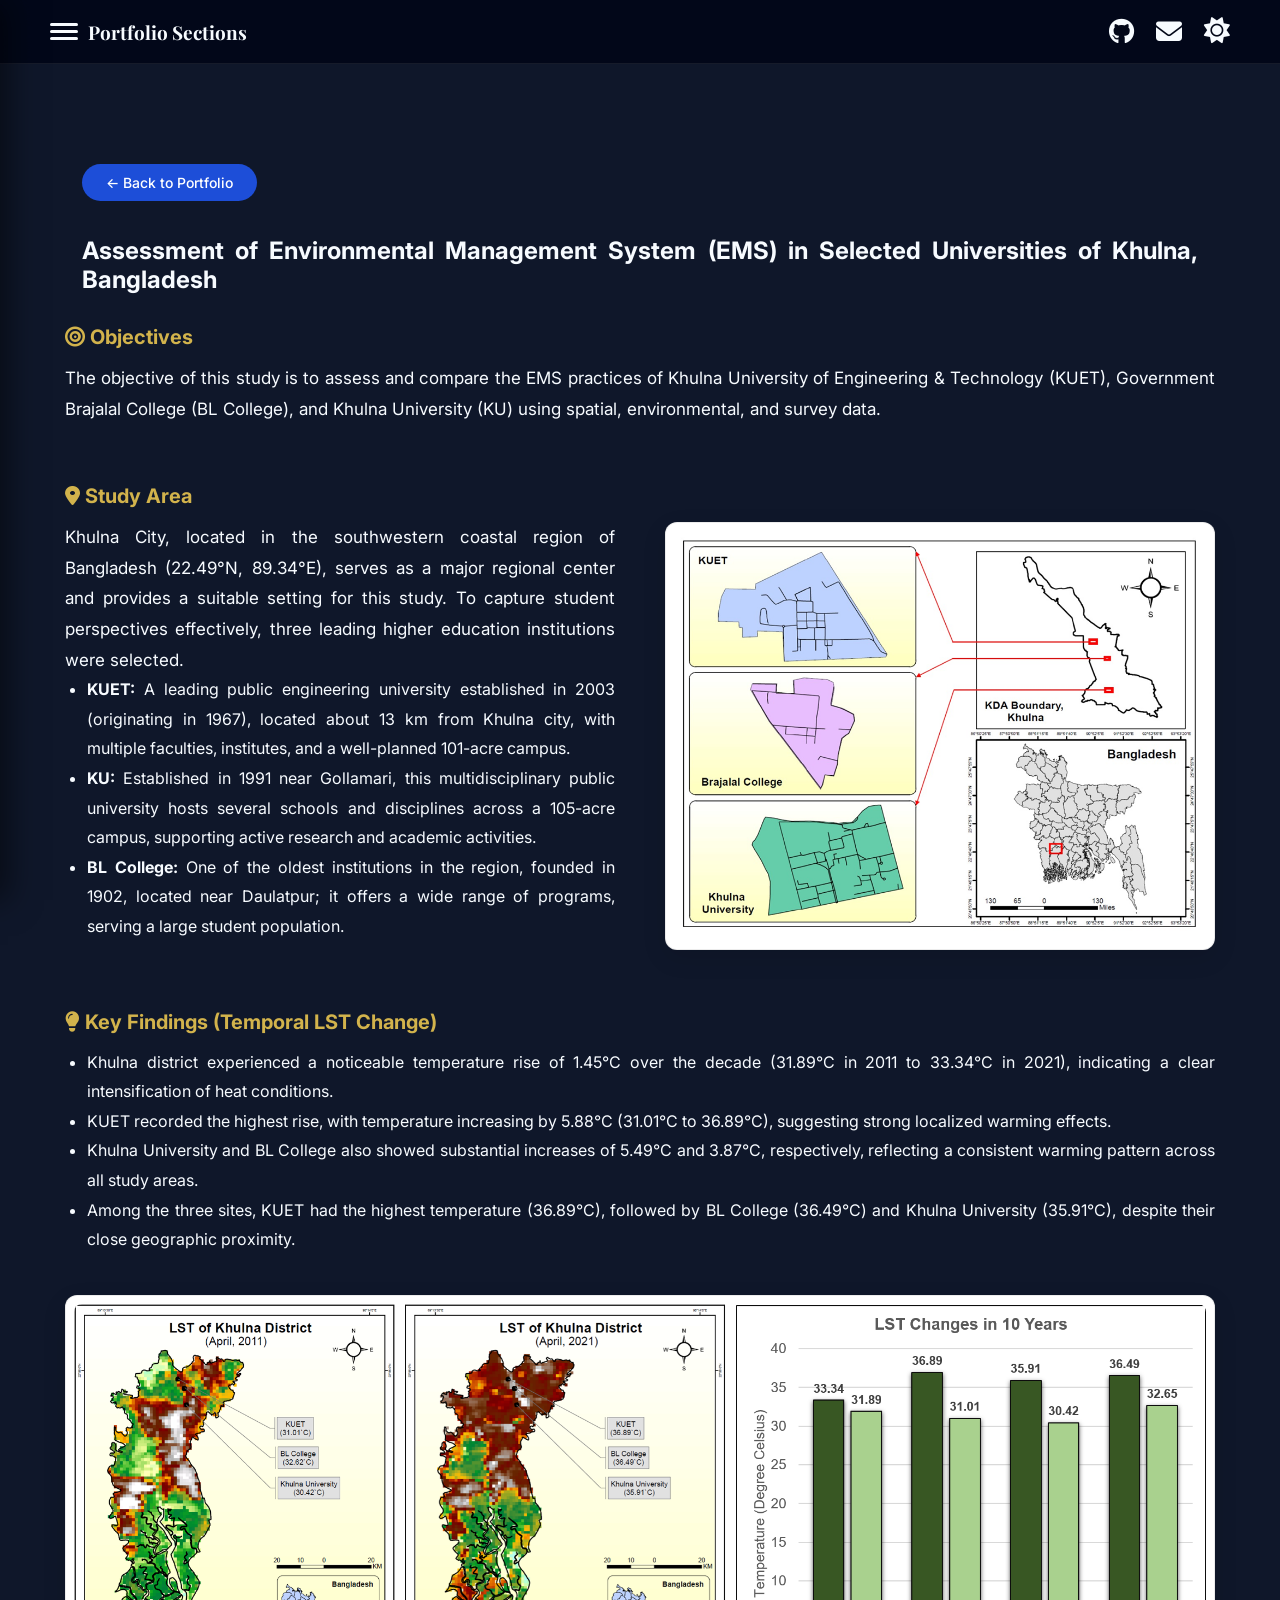
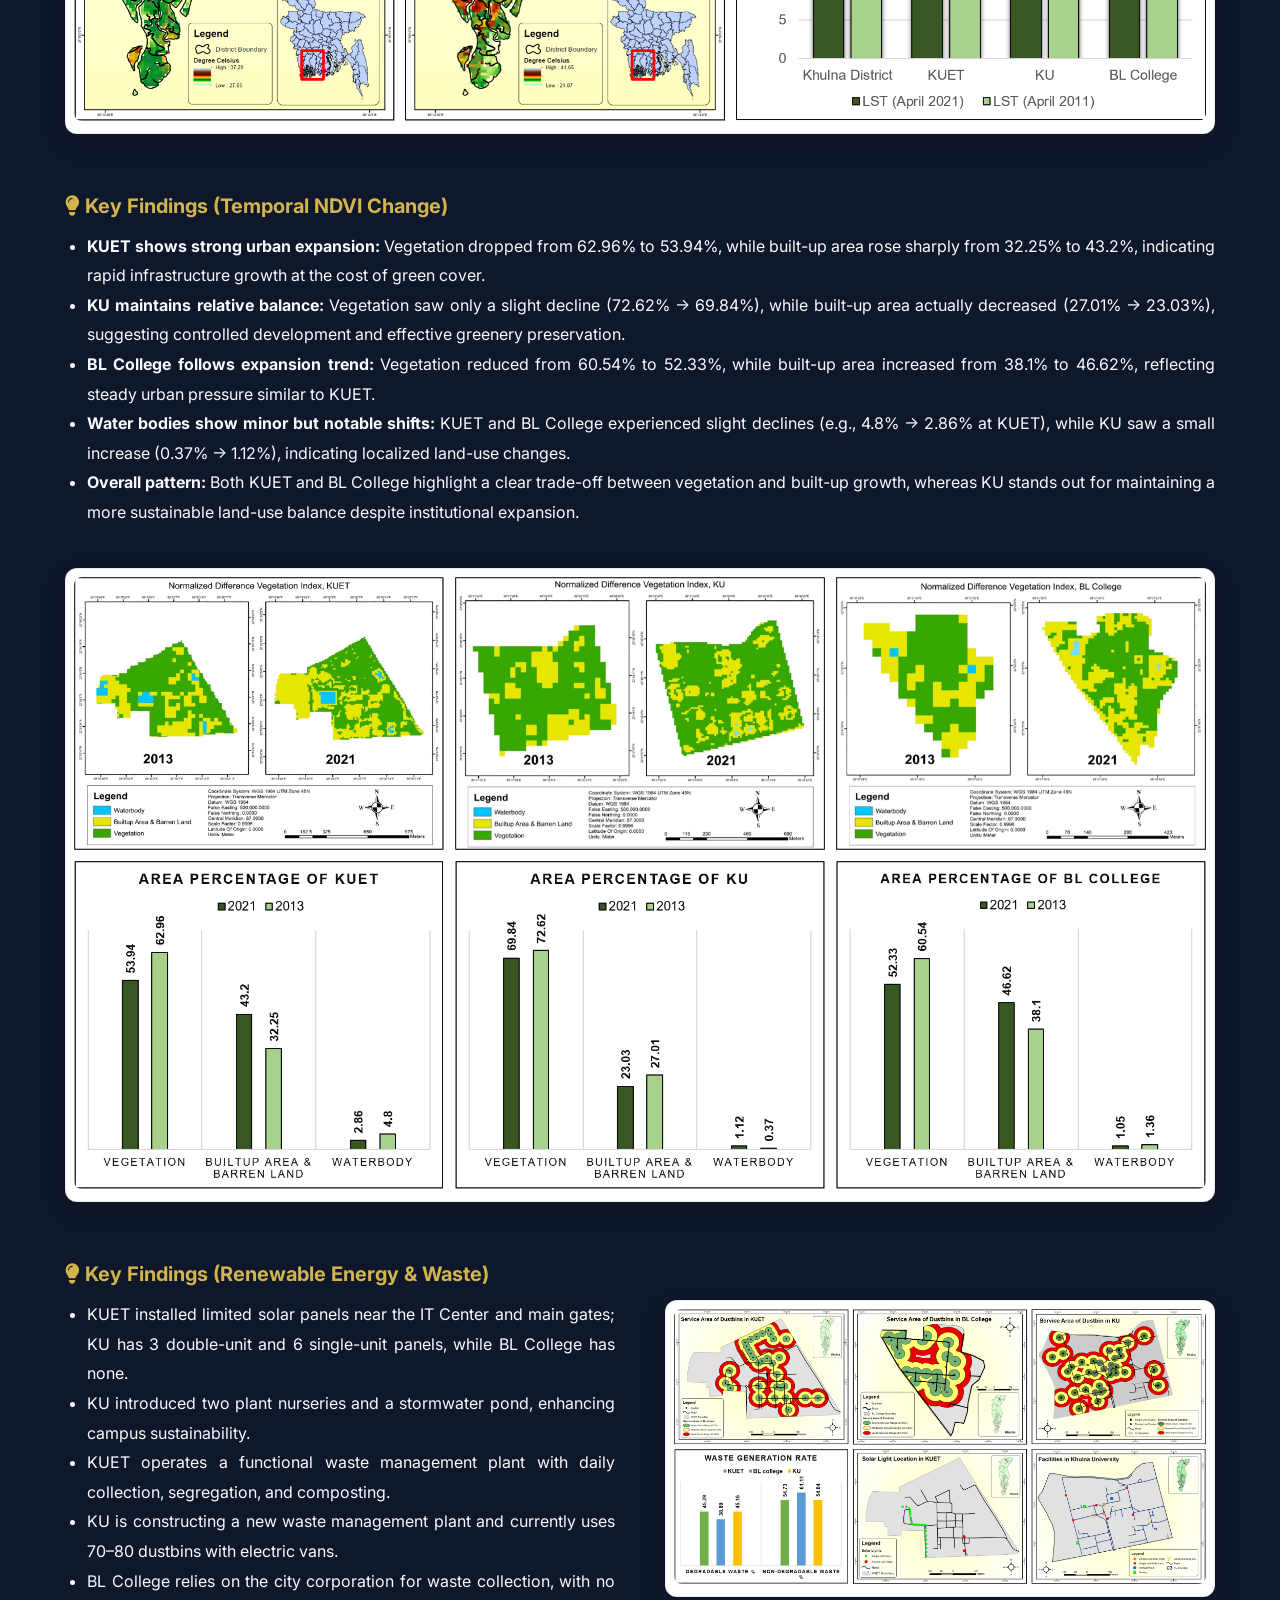
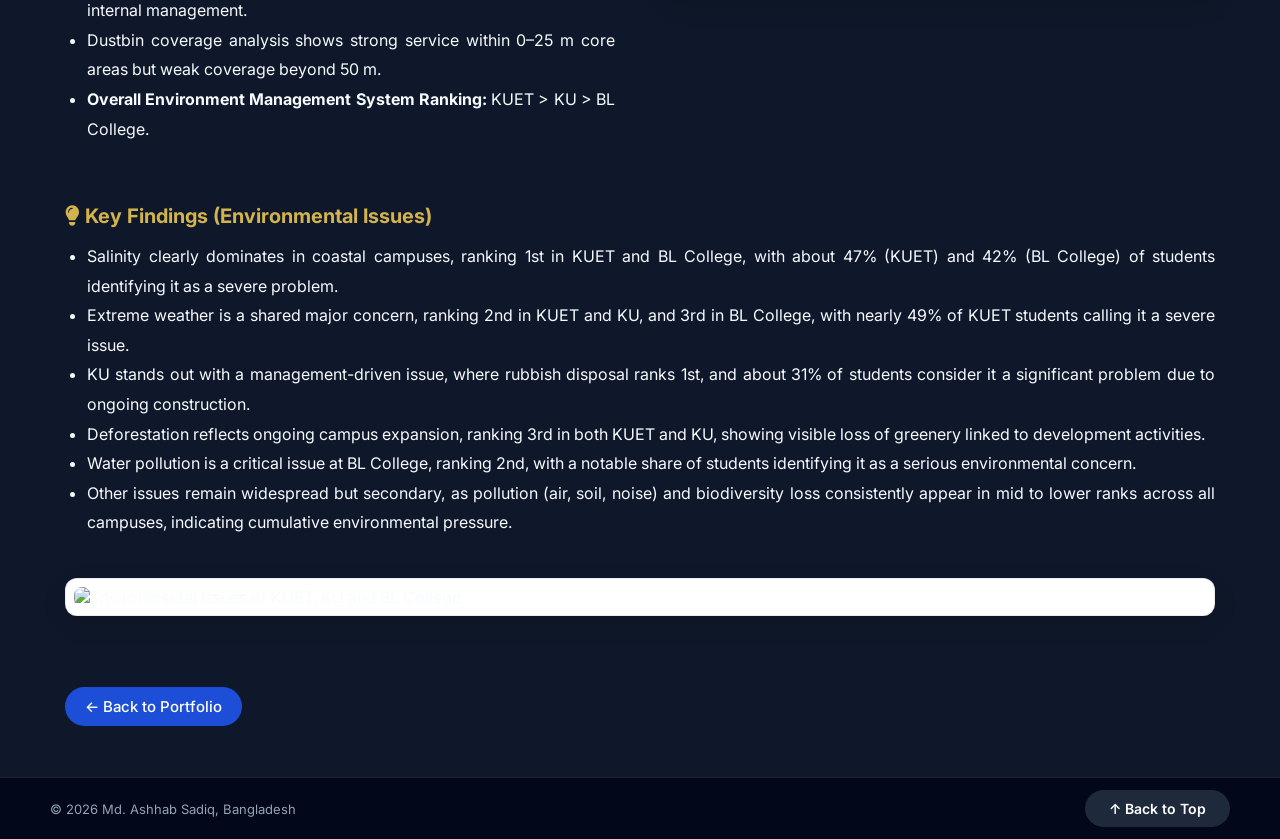
==== academic-ems.html @ a60dcc5e "Update academic-ems.html" ====
<!DOCTYPE html>
<html lang="en">
<head>
  <meta charset="UTF-8">
  <meta name="viewport" content="width=device-width, initial-scale=1.0">
  <title>Md. Ashhab Sadiq | Portfolio</title>
  <link rel="stylesheet" href="style.css">
  <link rel="stylesheet" href="https://cdnjs.cloudflare.com/ajax/libs/font-awesome/6.5.1/css/all.min.css">
  <link href="https://fonts.googleapis.com/css2?family=Playfair+Display:wght@500;700&family=Inter:wght@300;400;500&display=swap" rel="stylesheet">
  <link rel="icon" href="Images/Icon.ico" type="image/png">
</head>
<body>

<!-- TOP NAVBAR -->
<header class="navbar">
  <div class="hamburger">
    <input type="checkbox" id="mobile-menu-toggle">
    <label for="mobile-menu-toggle" class="hamburger-label">
      <span></span><span></span><span></span>
    </label>
    <span class="hamburger-text">Portfolio Sections</span>
    <nav class="mobile-menu">
      <div class="menu-close"><i class="fas fa-times"></i></div>
      <a href="index.html#about" class="menu-link">ABOUT ME</a>
      <a href="index.html#education" class="menu-link">EDUCATION</a>
      <a href="index.html#research" class="menu-link">RESEARCH & PUBLICATIONS</a>
      <a href="index.html#projects" class="menu-link">ACADEMIC PROJECTS</a>
      <a href="index.html#experience" class="menu-link">WORK EXPERIENCES</a>
      <a href="index.html#skills" class="menu-link">TECHNICAL SKILLS</a>
      <a href="index.html#certifications" class="menu-link">CERTIFICATIONS</a>
      <a href="index.html#awards" class="menu-link">AWARDS</a>
      <a href="index.html#extracurricular" class="menu-link">EXTRACURRICULARS</a>
      <a href="index.html#contact" class="menu-link">CONTACT & PROFILES</a>
    </nav>
  </div>

  <div class="social-icons">
    <a href="https://github.com/ashhabsadiq" target="_blank"><i class="fab fa-github"></i></a>
    <a href="mailto:sadiq.kuet.urp@gmail.com"><i class="fas fa-envelope"></i></a>
    <button id="theme-toggle" class="theme-btn"><i class="fas fa-sun"></i></button>
  </div>
</header>

<!-- TITLE SECTION + TWO BUTTONS (perfectly aligned on same line) -->
<section class="hero" style="padding: 100px 20px 30px; text-align: left;">
  <div class="container">
    
<!-- Buttons row: Back on left -->
    <div style="display: flex; align-items: center; margin-bottom: 35px;">
      <a href="index.html#academic-ems" class="btn" style="font-size:14px; padding:10px 24px; white-space:nowrap;">
        ← Back to Portfolio
      </a>
    </div>

    <h2 style="margin-top:0; text-align:justify;">Assessment of Environmental Management System (EMS) in Selected Universities of Khulna, Bangladesh</h2>
  </div>
</section>

<!-- CONTENT -->
<section class="section">
  <div class="container">

    <!-- Aim -->
    <h4><i class="fas fa-bullseye"></i> Objectives</h4>
    <p style="font-size:17px; line-height:1.8; margin-bottom:40px; text-align:justify;">
      The objective of this study is to assess and compare the EMS practices of Khulna University of Engineering & Technology (KUET), Government Brajalal College (BL College), and Khulna University (KU) using spatial, environmental, and survey data.
    </p>

    <!-- Study Area - NEW SECTION -->
    <h4 style="margin-top: 60px;"><i class="fas fa-map-marker-alt"></i> Study Area</h4>
    <div style="display:flex; gap:50px; flex-wrap:wrap; align-items:start;">
      <div style="flex:1; min-width:300px;">
        <p style="font-size:17px; line-height:1.8; text-align:justify;">
Khulna City, located in the southwestern coastal region of Bangladesh (22.49°N, 89.34°E), serves as a major regional center and provides a suitable setting for this study. To capture student perspectives effectively, three leading higher education institutions were selected.</p>
        <ul style="line-height:1.85; font-size:16px; padding-left:22px; text-align:justify;">
 <li><strong>KUET:</strong> A leading public engineering university established in 2003 (originating in 1967), located about 13 km from Khulna city, with multiple faculties, institutes, and a well-planned 101-acre campus.</li>
 <li><strong>KU:</strong> Established in 1991 near Gollamari, this multidisciplinary public university hosts several schools and disciplines across a 105-acre campus, supporting active research and academic activities.</li>
 <li><strong>BL College:</strong> One of the oldest institutions in the region, founded in 1902, located near Daulatpur; it offers a wide range of programs, serving a large student population.</li>
        </ul>
      </div>
      <div style="flex:1; min-width:300px;">
        <div style="border: 1px solid rgba(0,0,0,0.08); border-radius:12px; padding:8px; background:#fff; box-shadow:0 8px 25px rgba(0,0,0,0.1);">
          <img src="Images/eps_studyarea.png" alt="Study Area Map" style="width:100%; border-radius:8px;">
        </div>
      </div>
    </div>

 <!-- Findings LST -->
   <h4 style="margin-top: 60px;"><i class="fas fa-lightbulb"></i> Key Findings (Temporal LST Change)</h4>
        <ul style="line-height:1.85; font-size:16px; margin-bottom:40px; padding-left:22px; text-align:justify;">
          <li>Khulna district experienced a noticeable temperature rise of 1.45°C over the decade (31.89°C in 2011 to 33.34°C in 2021), indicating a clear intensification of heat conditions.</li>
          <li>KUET recorded the highest rise, with temperature increasing by 5.88°C (31.01°C to 36.89°C), suggesting strong localized warming effects.</li>
          <li>Khulna University and BL College also showed substantial increases of 5.49°C and 3.87°C, respectively, reflecting a consistent warming pattern across all study areas.</li>
          <li>Among the three sites, KUET had the highest temperature (36.89°C), followed by BL College (36.49°C) and Khulna University (35.91°C), despite their close geographic proximity.</li>
        </ul>
    <div style="border: 1px solid rgba(0,0,0,0.08); border-radius:12px; padding:8px; background:#fff; box-shadow:0 8px 25px rgba(0,0,0,0.1);">
      <img src="Images/eps_lst.png" alt="Temporal Changes of LST" style="width:100%; border-radius:8px;">
    </div>

     <!-- Findings NDVI -->
   <h4 style="margin-top: 60px;"><i class="fas fa-lightbulb"></i> Key Findings (Temporal NDVI Change)</h4>
        <ul style="line-height:1.85; font-size:16px; margin-bottom:40px; padding-left:22px; text-align:justify;">
          <li><strong>KUET shows strong urban expansion:</strong> Vegetation dropped from 62.96% to 53.94%, while built-up area rose sharply from 32.25% to 43.2%, indicating rapid infrastructure growth at the cost of green cover.</li>
          <li><strong>KU maintains relative balance:</strong> Vegetation saw only a slight decline (72.62% → 69.84%), while built-up area actually decreased (27.01% → 23.03%), suggesting controlled development and effective greenery preservation.</li>
          <li><strong>BL College follows expansion trend:</strong> Vegetation reduced from 60.54% to 52.33%, while built-up area increased from 38.1% to 46.62%, reflecting steady urban pressure similar to KUET.</li>
          <li><strong>Water bodies show minor but notable shifts:</strong> KUET and BL College experienced slight declines (e.g., 4.8% → 2.86% at KUET), while KU saw a small increase (0.37% → 1.12%), indicating localized land-use changes.</li>
          <li><strong>Overall pattern:</strong> Both KUET and BL College highlight a clear trade-off between vegetation and built-up growth, whereas KU stands out for maintaining a more sustainable land-use balance despite institutional expansion.</li>
        </ul>
      <div style="border: 1px solid rgba(0,0,0,0.08); border-radius:12px; padding:8px; background:#fff; box-shadow:0 8px 25px rgba(0,0,0,0.1);">
      <img src="Images/eps_ndvi.png" alt="Temporal Changes of NDVI" style="width:100%; border-radius:8px;">
    </div>
    
   <!-- Findings Others -->
   <h4 style="margin-top: 60px;"><i class="fas fa-lightbulb"></i> Key Findings (Renewable Energy & Waste)</h4>
    <div style="display:flex; gap:50px; flex-wrap:wrap; align-items:start;">
      <div style="flex:1; min-width:300px;">
        <ul style="line-height:1.85; font-size:16px; padding-left:22px; text-align:justify;">
      <li>KUET installed limited solar panels near the IT Center and main gates; KU has 3 double-unit and 6 single-unit panels, while BL College has none.  </li>
      <li>KU introduced two plant nurseries and a stormwater pond, enhancing campus sustainability. </li>
      <li>KUET operates a functional waste management plant with daily collection, segregation, and composting.</li>
      <li>KU is constructing a new waste management plant and currently uses 70–80 dustbins with electric vans.</li>
      <li>BL College relies on the city corporation for waste collection, with no internal management.</li>
      <li>Dustbin coverage analysis shows strong service within 0–25 m core areas but weak coverage beyond 50 m.</li>
      <li><strong>Overall Environment Management System Ranking:</strong> KUET > KU > BL College.</li>
        </ul>
      </div>
      <div style="flex:1; min-width:300px;">
        <div style="border: 1px solid rgba(0,0,0,0.08); border-radius:12px; padding:8px; background:#fff; box-shadow:0 8px 25px rgba(0,0,0,0.1);">
          <img src="Images/eps_others.png" alt="Maps and Charts of Renewable Energy and Waste Management" style="width:100%; border-radius:8px;">
        </div>
      </div>
    </div>

    <!-- Key Findings ENV Issues-->
    <h4 style="margin-top: 60px;"><i class="fas fa-lightbulb"></i> Key Findings (Environmental Issues)</h4>
    <ul style="line-height:1.85; font-size:16px; margin-bottom:40px; padding-left:22px; text-align:justify;">
      <li>Salinity clearly dominates in coastal campuses, ranking 1st in KUET and BL College, with about 47% (KUET) and 42% (BL College) of students identifying it as a severe problem.</li>
      <li>Extreme weather is a shared major concern, ranking 2nd in KUET and KU, and 3rd in BL College, with nearly 49% of KUET students calling it a severe issue.</li>
      <li>KU stands out with a management-driven issue, where rubbish disposal ranks 1st, and about 31% of students consider it a significant problem due to ongoing construction.</li>
      <li>Deforestation reflects ongoing campus expansion, ranking 3rd in both KUET and KU, showing visible loss of greenery linked to development activities.</li>
      <li>Water pollution is a critical issue at BL College, ranking 2nd, with a notable share of students identifying it as a serious environmental concern.</li>
      <li>Other issues remain widespread but secondary, as pollution (air, soil, noise) and biodiversity loss consistently appear in mid to lower ranks across all campuses, indicating cumulative environmental pressure.</li>
    </ul>

    <div style="border: 1px solid rgba(0,0,0,0.08); border-radius:12px; padding:8px; background:#fff; box-shadow:0 8px 25px rgba(0,0,0,0.1);">
      <img src="Images/eps_envissues.png" alt="Environmental Issues of KUET, KU and BL College" style="width:100%; border-radius:8px;">
    </div>
    
    <!-- Bottom Back button -->
    <div style="text-align:left; margin:80px 0 60px;">
      <a href="index.html#academic-ems" class="btn" style="font-size:15px; padding:10px 20px;">
        ← Back to Portfolio
      </a>
    </div>

  </div>
</section>

<!-- FOOTER -->
<footer class="footer">
  <div class="footer-left">© 2026 Md. Ashhab Sadiq, Bangladesh</div>
  <a href="#" onclick="window.scrollTo({top:0, behavior:'smooth'}); return false;" class="back-to-top">↑ Back to Top</a>
</footer>

<script>
// Theme toggle + menu script (same as main portfolio)
const toggleBtn = document.getElementById('theme-toggle');
const body = document.body;
function setTheme(isLight) {
  if (isLight) {
    body.classList.add('light-mode');
    toggleBtn.innerHTML = '<i class="fas fa-moon"></i>';
  } else {
    body.classList.remove('light-mode');
    toggleBtn.innerHTML = '<i class="fas fa-sun"></i>';
  }
}
if (localStorage.getItem('theme') === 'light') setTheme(true);
toggleBtn.addEventListener('click', () => {
  const isLight = !body.classList.contains('light-mode');
  setTheme(isLight);
  localStorage.setItem('theme', isLight ? 'light' : 'dark');
});

document.querySelectorAll('.menu-link').forEach(link => {
  link.addEventListener('click', () => {
    document.getElementById('mobile-menu-toggle').checked = false;
  });
});
document.querySelector('.menu-close').addEventListener('click', () => {
  document.getElementById('mobile-menu-toggle').checked = false;
});
</script>
<!-- MOBILE RESPONSIVE - Same as main portfolio -->
<style>
@media (max-width: 768px) {
  .navbar { padding: 14px 16px !important; }
  .container { width: 98% !important; padding-left: 8px !important; padding-right: 8px !important; }
  .hero { padding: 80px 8px 18px !important; font-size: 12px !important }
  .section { padding: 50px 8px !important; }
  .btn { padding: 10px 8px !important; font-size: 14px; }
}
</style>
</body>
</html>
---- style.css ----
/* ===================== */
/* RESET */
/* ===================== */
* {
  margin: 0;
  padding: 0;
  box-sizing: border-box;
}
body {
  font-family: 'Inter', sans-serif;
  background: #0f172a;
  color: #f7fbff; 
}

/* ===================== */
/* FIX: HIDE CHECKBOX */
/* ===================== */
#mobile-menu-toggle {
  display: none !important;
}

/* ===================== */
/* TOP NAVBAR */
/* ===================== */
.navbar {
  display: flex;
  justify-content: space-between;
  align-items: center;
  padding: 16px 50px;
  background: rgba(2, 6, 23, 0.88);
  backdrop-filter: blur(20px);
  border-bottom: 1px solid rgba(255,255,255,0.08);
  font-size: 16.5px;
  position: sticky;
  top: 0;
  z-index: 1000;
}

/* Light mode glass */
.light-mode .navbar {
  background: rgba(248, 246, 242, 0.90);
  backdrop-filter: blur(20px);
  border-bottom: 1px solid rgba(0,0,0,0.08);
}
.logo {
  font-family: 'Playfair Display', serif;
  font-size: 20px;
  color: #f7fbff;
  font-weight: 700;
}
.social-icons {
  display: flex;
  gap: 22px;
}
.social-icons a {
  color: #f7fbff;
  font-size: 26px;
  transition: 0.3s;
}
.social-icons a:hover {
  color: #00e5d4;
  transform: translateY(-3px);
}

/* ===================== */
/* HERO */
/* ===================== */
.hero {
  text-align: center;
  padding: 100px 20px 20px;
}
.hero h1 {
  font-family: 'Playfair Display', serif;
  font-size: 92px;
  font-weight: 700;
  color: #f7fbff;
  margin-bottom: 16px;
}
.hero p {
  margin-bottom: 40px;
  font-size: 20px;
  color: #94a3b8;
}
.buttons {
  margin-top: 50px;
}
.btn {
  background: #1d4ed8;
  color: white;
  padding: 12px 22px;
  border-radius: 30px;
  text-decoration: none;
  margin-right: 10px;
  font-weight: 500;
}
.btn-outline {
  border: 1px solid #3b82f6;
  color: #3b82f6;
  padding: 12px 24px;
  border-radius: 30px;
  text-decoration: none;
  font-weight: 500;
}

/* Golden CV Button with glow */
.cv-button-wrapper {
  margin-top: 35px;
  display: flex;
  justify-content: center;
}
.btn-cv {
  background: #d2b34c;
  color: #0f172a;
  padding: 14px 24px;
  border-radius: 30px;
  text-decoration: none;
  font-weight: 600;
  font-size: 16.5px;
  transition: all 0.3s ease;
  box-shadow: 0 4px 12px rgba(210, 179, 76, 0.4);
}
.btn-cv:hover {
  background: #f5d16e;
  transform: translateY(-3px);
  box-shadow: 0 8px 20px rgba(210, 179, 76, 0.5);
}
/* ===================== */
/* WELCOME LINE - Matches subtitle + custom glow */
/* ===================== */
.hero p:nth-of-type(2) {
  font-family: 'Inter', sans-serif;
  font-size: 18px;
  font-weight: 500;
  margin-top: 8px;
  letter-spacing: 1px;
  color: #f7fbff;                    /* matches subtitle in dark mode */
  text-shadow: 0 0 18px rgba(0, 255, 255, 0.45);   /* cyan glow (#00ffff) */
}

/* Light mode - exact subtitle color + #203864 subtle glow */
.light-mode .hero p:nth-of-type(2) {
  color: #151715 !important;         /* matches subtitle in light mode */
  text-shadow: 0 0 18px rgba(32, 56, 100, 0.28) !important;   /* #203864 subtle glow */
}
/* ===================== */
/* SECTION HEADINGS (h2) */
/* ===================== */
.section h2 {
  font-family: 'Playfair Display', serif;
  font-size: 32px;
  margin-bottom: 30px;
  text-align: left;
  color: #00ffff;
  -webkit-background-clip: text;
  display: flex;
  align-items: center;
  gap: 12px;
}
.section h2 i {
  color: #00e5d4;
  font-size: 32px;
}

/* ===================== */
/* UNIFORM HEADING HIERARCHY */
/* ===================== */
h3 {
  font-size: 20px;
  color: #ffffff;
  margin-bottom: 4px;
}
h4 {
  font-size: 20px;
  color: #d2b34c !important;
  margin-bottom: 14px;
}
h5 {
  font-size: 15.5px;
  color: #f2f5ff;
  font-weight: 700;
  margin: 18px 0 8px 0;
}

/* ===================== */
/* CONTAINER & CARDS */
/* ===================== */
.container {
  width: 90%;
  max-width: 1150px;
  margin: 0 auto;
}
.section {
  padding: 100px 0;
}
.card {
  background: #1e293b;
  padding: 25px;
  border-radius: 15px;
  transition: 0.3s;
  margin-bottom: 20px;
}
.card:hover {
  transform: translateY(-6px);
  box-shadow: 0 10px 20px rgba(0, 229, 212, 0.15);
}
.card p, .card ul li, .card ol li {
  color: #f2f5ff;
  font-size: 15.5px;
  line-height: 1.7;
  text-align: justify;
}

/* Remove blue underline from ALL links */
.card a, .extra-text h4 a, .project-grid a, .research-card a {
  color: inherit !important;
  text-decoration: none !important;
}
.card a:hover, .extra-text h4 a:hover, .project-grid a:hover, .research-card a:hover {
  color: #00e5d4;
}

/* ===================== */
/* ABOUT ME - Two column layout (restored) */
/* ===================== */
.about-wrapper {
  display: flex;
  justify-content: space-between;
  align-items: center;
  gap: 40px;
}
.about-text {
  flex: 1;
  max-width: 720px;
}
.about-text p {
  font-size: 17px;
  line-height: 1.8;
  color: #f2f5ff;
  margin-bottom: 18px;
  text-align: justify;
}
.about-img img {
  width: 100%;
  max-width: 260px;
  border-radius: 16px;
}

/* ===================== */
/* WORK EXPERIENCE */
/* ===================== */
.job-header {
  display: flex;
  justify-content: space-between;
  align-items: center;
  margin-bottom: 8px;
}
.tenure {
  font-size: 14px;
  color: #94a3b8;
  font-weight: 500;
  white-space: nowrap;
}
.company {
  color: #e0f2fe;
  font-size: 18px;
  margin-bottom: 10px;
}
.card h4 {
  margin: 18px 0 10px 0;
  font-size: 16px;
  color: #e0f2fe;
}
.card ul, .card ol {
  padding-left: 22px;
  margin: 8px 0 18px 0;
  line-height: 1.75;
  text-align: justify;
}
.card ul li, .card ol li {
  margin-bottom: 5px;
  color: #cbd5f5;
}
.card ol {
  list-style-type: decimal;
}
.footnote {
  font-size: 12px !important;
  color: #94a3b8;
  margin-top: 8px;
}

/* ===================== */
/* TECHNICAL SKILLS, CERTIFICATIONS, AWARDS, EXTRACURRICULAR, CONTACT */
/* ===================== */
.skills-grid {
  display: flex;
  flex-wrap: wrap;
  gap: 10px;
  justify-content: flex-start;
  padding: 10px 0;
}
.skill-item {
  background: #1e293b;
  color: #e0f2fe;
  padding: 9px 20px;
  border-radius: 50px;
  font-size: 16px;
  white-space: nowrap;
  transition: all 0.3s ease;
  box-shadow: 0 2px 6px rgba(0, 0, 0, 0.2);
}
.skill-item:hover {
  background: #3b82f6;
  color: white;
  transform: translateY(-2px);
}

.cert-grid {
  display: grid;
  grid-template-columns: repeat(auto-fit, minmax(280px, 1fr));
  gap: 20px;
}
.cert-card {
  background: #1e293b;
  border-radius: 12px;
  overflow: hidden;
  transition: 0.3s;
}
.cert-card:hover {
  transform: translateY(-6px);
  box-shadow: 0 10px 20px rgba(0, 229, 212, 0.2);
}
.cert-card img {
  width: 100%;
  height: auto;
  display: block;
}
.cert-info {
  padding: 14px 16px;
}
.cert-info h4 {
  color: #ffffff !important;
  font-size: 16px;
  margin-bottom: 4px;
}
.cert-info p {
  color: #d2b34c;
  font-size: 14px;
  margin: 0;
}

.award-text {
  text-align: justify;
  max-width: 100%;
  margin-bottom: 40px;
  font-size: 18px;
  line-height: 1.5;
  color: #f2f5ff;
}
.award-grid {
  display: grid;
  grid-template-columns: repeat(auto-fit, minmax(320px, 1fr));
  gap: 20px;
}
.award-item {
  background: #1e293b;
  border-radius: 12px;
  overflow: hidden;
  box-shadow: 0 4px 15px rgba(0, 0, 0, 0.3);
  transition: 0.3s;
}
.award-item:hover {
  transform: translateY(-8px);
  box-shadow: 0 12px 25px rgba(0, 229, 212, 0.2);
}
.award-item img {
  width: 100%;
  height: auto;
  display: block;
}

.extra-item {
  display: flex;
  flex-wrap: wrap;
  gap: 40px;
  background: #1e293b;
  padding: 30px;
  border-radius: 15px;
  margin-bottom: 30px;
  align-items: flex-start;
}
.extra-text {
  flex: 1;
  min-width: 300px;
}
.extra-text h3 {
  font-size: 22px;
  margin-bottom: 6px;
}
.extra-text h4.company {
  margin-bottom: 16px;
}
.extra-text ul {
  padding-left: 22px;
  line-height: 1.75;
  text-align: justify;
}
.extra-text ul li {
  margin-bottom: 12px;
  color: #cbd5f5;
}
.extra-images {
  flex: 1;
  min-width: 300px;
  display: flex;
  flex-wrap: wrap;
  gap: 12px;
}
.extra-images img {
  width: 100%;
  border-radius: 10px;
  box-shadow: 0 4px 12px rgba(0, 0, 0, 0.4);
  transition: 0.3s;
}
.extra-images img:hover {
  transform: scale(1.03);
}

.contact-buttons {
  display: flex;
  flex-wrap: wrap;
  justify-content: space-between;
  gap: 20px;
  margin-top: 50px;
  width: 100%;
}
.contact-btn {
  display: flex;
  flex-direction: column;
  align-items: center;
  justify-content: center;
  width: 145px;
  height: 145px;
  background: #1e293b;
  border-radius: 20px;
  text-decoration: none;
  color: #e0f2fe;
  transition: all 0.3s ease;
  box-shadow: 0 6px 18px rgba(0, 0, 0, 0.35);
  flex: 1;
  min-width: 130px;
}
.contact-btn:hover {
  background: #3b82f6;
  color: white;
  transform: translateY(-8px);
}
.contact-btn i {
  font-size: 58px;
  margin-bottom: 14px;
}
.contact-btn span {
  font-size: 17px;
  font-weight: 600;
}

/* Project grid */
.project-grid {
  display: grid;
  grid-template-columns: repeat(auto-fit, minmax(320px, 1fr));
  gap: 25px;
}

/* ===================== */
/* RESEARCH & PUBLICATIONS - 2x2 grid */
/* ===================== */
.research-grid {
  display: grid;
  grid-template-columns: repeat(auto-fit, minmax(480px, 1fr));
  gap: 24px;
}
.research-card {
  background: #1e293b;
  padding: 24px;
  border-radius: 16px;
  transition: all 0.3s ease;
  height: 100%;
  display: flex;
  flex-direction: column;
}
.research-card:hover {
  transform: translateY(-6px);
  box-shadow: 0 12px 25px rgba(0, 229, 212, 0.15);
}
.research-card h3 {
  font-size: 18px;
  color: #ffffff;
  margin-bottom: 8px;
  line-height: 1.3;
}
.research-meta {
  font-size: 15px;
  font-weight: bold;
  color: #d2b34c;
  margin-bottom: 16px;
  display: flex;
  align-items: center;
  gap: 6px;
}
.research-meta i {
  color: #00e5d4;
}
.research-card p {
  color: #f2f5ff;
  font-size: 15.5px;
  line-height: 1.7;
  text-align: justify;
  flex-grow: 1;
  margin-bottom: 20px;
}
.keyword-tags {
  display: flex;
  flex-wrap: wrap;
  gap: 8px;
}
.keyword-tags .tag {
  background: #0f172a;
  color: #d2b34c;
  font-size: 13.5px;
  padding: 4px 14px;
  border-radius: 30px;
  white-space: nowrap;
}

/* Final fix for blue underlines in Research cards */
.research-grid .card-link,
.research-card a {
  color: inherit !important;
  text-decoration: none !important;
}
.research-grid .card-link:hover,
.research-card a:hover {
  color: #00e5d4;
}

/* ===================== */
/* LIGHT MODE THEME - FULLY UPDATED as requested */
/* ===================== */
.light-mode {
  --bg: #e8e3d8;
  --text: #292929;
  --card: #faf8f4;
  --h4-color: #203864;
  --accent: #1d4ed8;
}

/* Main background & text - forced everywhere */
.light-mode body {
  background: var(--bg) !important;
  color: var(--text) !important;
}

/* Hero section (between the two navbars) */
.light-mode .hero {
  background: var(--bg) !important;
}

/* Force all section padding areas */
.light-mode .section {
  background: var(--bg) !important;
}

/* FIX: remove dark block effect around divider */
.light-mode .section-divider {
  background: transparent !important;
}

.light-mode .logo,
.light-mode .secondary-container a {
  color: #292929;
}

/* Top navbar icons (GitHub + Email) */
.light-mode .social-icons a {
  color: #292929;
}
.light-mode .social-icons a:hover {
  color: #203864;
}

/* Section heading icons (graduation cap, flask, etc.) */
.light-mode .section h2 i {
  color: #203864 !important;
}

/* Section headings */
.light-mode .section h2 {
  color: #203864 !important;
}

/* View Research button (outline + text) */
.light-mode .btn-outline {
  border: 1px solid #292929;
  color: #292929;
}

/* All cards & containers with soft grey outer glow */
.light-mode .card,
.light-mode .research-card,
.light-mode .cert-card,
.light-mode .award-item,
.light-mode .extra-item,
.light-mode .contact-btn,
.light-mode .skill-item {
  background: var(--card) !important;
  box-shadow: 0 8px 25px rgba(0, 0, 0, 0.12) !important;
}

/* All text (h1, h2, h3, h5, paragraphs, bullets, lists) */
.light-mode h1,
.light-mode h2,
.light-mode h3,
.light-mode h5,
.light-mode p,
.light-mode li,
.light-mode .research-card p,
.light-mode .award-text p,
.light-mode .extra-text ul li,
.light-mode .card ul li,
.light-mode .card ol li {
  color: var(--text) !important;
}

/* h4 (institutions, companies, course lines, etc.) */
.light-mode h4,
.light-mode .research-meta,
.light-mode .tenure,
.light-mode .footnote,
.light-mode .company,
.light-mode .cert-info h4 {
  color: var(--h4-color) !important;
}

.light-mode body {
  background: var(--bg) !important;
}

.light-mode .section {
  background: var(--bg) !important;
}

.light-mode .hero {
  background: var(--bg) !important;
}

.light-mode .footer {
  background: #faf8f4 !important;
}

/* Technical Skills pills */
.light-mode .skill-item {
  color: #292929 !important;
}
.light-mode .skill-item:hover {
  background: #3b82f6 !important;
  color: white !important;
}

/* Contact buttons text & icons */
.light-mode .contact-btn {
  color: #292929 !important;
}
.light-mode .contact-btn i,
.light-mode .contact-btn span {
  color: #292929 !important;
}
.light-mode .contact-btn:hover {
  background: #3b82f6 !important;
  color: white !important;
}

/* Keyword tags */
.light-mode .keyword-tags .tag {
  background: #f1f1f1;
  color: #203864;
}

/* CV Button */
.light-mode .btn-cv {
  background: #d2b34c;
  color: #0f172a;
}

/* Theme toggle button */
.theme-btn {
  background: none;
  border: none;
  color: #f7fbff;
  font-size: 26px;
  cursor: pointer;
  padding: 0;
  transition: 0.3s;
}
.light-mode .theme-btn {
  color: #292929;
}
.theme-btn:hover {
  transform: rotate(30deg);
}

/* ===================== */
/* RESPONSIVE DESIGN + BEAUTIFUL SIDE PANEL */
/* Hamburger visible everywhere now */
.hamburger {
  display: flex;
  align-items: center;
  gap: 10px;
  cursor: pointer;
}
.hamburger-label {
  display: flex;
  flex-direction: column;
  gap: 4px;
  width: 28px;
}
.hamburger-label span {
  height: 3px;
  background: #f7fbff;
  border-radius: 3px;
  transition: 0.3s;
}
.light-mode .hamburger-label span {
  background: #292929;
}
.hamburger-text {
  font-family: 'Playfair Display', serif;
  font-size: 19px;
  font-weight: 700;
  color: #f7fbff;
}
.light-mode .hamburger-text {
  color: #292929;
}

/* Beautiful Side Panel */
.mobile-menu {
  position: fixed;
  top: 0;
  left: -320px;
  width: 320px;
  height: 100vh;
  background: rgba(2, 6, 23, 0.97);
  backdrop-filter: blur(24px);
  box-shadow: 8px 0 30px rgba(0, 0, 0, 0.5);
  padding: 90px 25px 40px;
  display: flex;
  flex-direction: column;
  gap: 6px;
  transition: left 0.45s cubic-bezier(0.32, 0.72, 0, 1);
  z-index: 99999;
  overflow-y: auto;
}
.light-mode .mobile-menu {
  background: rgba(248, 246, 242, 0.97);
  backdrop-filter: blur(24px);
  box-shadow: 8px 0 30px rgba(0, 0, 0, 0.2);
}
.mobile-menu a {
  color: #ffffff;
  font-size: 16.5px;
  padding: 14px 22px;
  border-radius: 10px;
  text-decoration: none;
  transition: 0.3s;
}
.light-mode .mobile-menu a {
  color: #292929;
}
.mobile-menu a:hover {
  background: rgba(255,255,255,0.12);
  color: #00e5d4;
}
.light-mode .mobile-menu a:hover {
  background: rgba(0,0,0,0.08);
  color: #203864;
}

/* Glowing top and bottom lines */
.mobile-menu::before,
.mobile-menu::after {
  content: '';
  position: absolute;
  left: 25px;
  right: 25px;
  height: 2px;
  background: linear-gradient(90deg, transparent, #00e5d4, transparent);
  box-shadow: 0 0 12px #00e5d4;
}
.mobile-menu::before {
  top: 75px;
}
.mobile-menu::after {
  bottom: 30px;
}
.light-mode .mobile-menu::before,
.light-mode .mobile-menu::after {
  background: linear-gradient(90deg, transparent, #203864, transparent);
  box-shadow: 0 0 12px #203864;
}

/* Close button */
.menu-close {
  position: absolute;
  top: 28px;
  right: 28px;
  font-size: 32px;
  color: #ffffff;
  cursor: pointer;
  z-index: 100000;
}
.light-mode .menu-close {
  color: #292929;
}

/* Open the panel */
#mobile-menu-toggle:checked ~ .mobile-menu {
  left: 0;
}

/* Top navbar sticky */
.navbar {
  position: sticky;
  top: 0;
  z-index: 1000;
}

/* ===================== */
/* SECTION DIVIDER LINES - FIXED & SUBTLE (works with divider INSIDE section) */
/* ===================== */
.section {
  padding: 1px 0 !important;
}
/* Slim divider - works whether inside or outside section */
.section-divider {
  width: 100%;
  height: 1px;
  margin: 100px auto;
  background: transparent;
  position: relative;
}

/* The actual slim line */
.section-divider::after {
  content: '';
  position: absolute;
  left: 0;
  right: 0;
  top: 50%;
  height: 1px;
  background: linear-gradient(90deg, transparent, #00ffff, transparent);
  opacity: 0.55;
}

/* Light mode - subtle dark line + clean background */
.light-mode .section-divider::after {
  background: linear-gradient(90deg, transparent, #292929, transparent) !important;
  opacity: 0.55 !important;
}

/* Make sure Hero divider appears (Hero is not .section) */
.hero + .section-divider {
  margin-bottom: 10px !important;
}

/* Hover effect */
.section-divider:hover::after {
  opacity: 0.80;
}

/* ===================== */
/* FOOTER BAR - FIXED */
/* ===================== */
.footer {
  background: rgba(2, 6, 23, 0.88);
  backdrop-filter: blur(20px);
  padding: 12px 50px;
  display: flex;
  justify-content: space-between;
  align-items: center;
  font-size: 13px;
  border-top: 1px solid rgba(255,255,255,0.1);
}
.light-mode .footer {
  background: rgba(248, 246, 242, 0.92);
  backdrop-filter: blur(15px);
  border-top: 1px solid rgba(0,0,0,0.1);
  color: #292929;
}
.footer-left {
  color: #94a3b8;
}
.light-mode .footer-left {
  color: #292929;
}
.back-to-top {
  background: #1e293b;
  color: #ffffff;
  padding: 10px 24px;
  border-radius: 30px;
  text-decoration: none;
  font-weight: 600;
  font-size: 14px;
  transition: all 0.3s ease;
  display: flex;
  align-items: center;
  gap: 6px;
}
.light-mode .back-to-top {
  background: #e5e7eb;
  color: #292929;
}
.back-to-top:hover {
  background: #00e5d4;
  color: #020617;
  transform: translateY(-2px);
}

#contact.section {
  padding-bottom: 100px !important;
}

#about.section {
  padding-top: 0 !important;
}

#about h2 {
  margin-top: 0 !important;
}
/* ===================== */
/* SMOOTH SCROLL + OFFSET FOR STICKY NAVBAR */
/* ===================== */
html {
  scroll-behavior: smooth;
}

/* Reserve space for the sticky navbar so section headings are not hidden */
.section {
  scroll-margin-top: 90px !important;
}

/* Extra safety for hero (if needed) */
.hero {
  scroll-margin-top: 80px !important;
}

/* Mobile only */
@media (max-width: 768px) {
  /* Wider overall content */
  .container {
    width: 98% !important;
    max-width: 1250px;
    padding-left: 8px !important;
    padding-right: 8px !important;
    margin-left: auto;
    margin-right: auto;
  }
   .section-divider {
    margin: 65px auto;
  }
  /* Hero title */
  .hero h1 {
    font-size: 40px;
    line-height: 1.05;
  }
    .buttons { margin-top: 40px;}
  
  .section h2 { font-size: 22px;}
  
h3 {font-size: 16.5px;}
h4 {font-size: 15.5px;}
h5 {
  font-size: 15.5px;
  color: #f2f5ff;
  font-weight: 700;
  margin: 18px 0 8px 0;
}
  /* About Me on mobile - hide photo completely */
  .about-img {
    display: none;
  }
  /* Research & Academic cards */
  .research-grid,
  .academic-grid {
    grid-template-columns: repeat(auto-fit, minmax(300px, 1fr));
    gap: 20px;
  }

  /* MOBILE NAVBAR */
  .navbar {
    padding: 14px 15px;
    font-size: 12px;
    background: rgba(2, 6, 23, 0.94);
    backdrop-filter: blur(20px);
    border-bottom: 1px solid rgba(255,255,255,0.08);
  }
  .light-mode .navbar {
    font-size: 12px;
    background: rgba(248, 246, 242, 0.97) !important;
    backdrop-filter: blur(20px);
    border-bottom: 1px solid rgba(0,0,0,0.08);
    box-shadow: 0 4px 12px rgba(0, 0, 0, 0.08);
  }

  /* SIDE MENU PANEL */
  .mobile-menu {
    width: 58vw !important;
    left: -58vw !important;
    max-width: 340px;
  }
  #mobile-menu-toggle:checked ~ .mobile-menu {
    left: 0 !important;
  }

  .footer {
    padding: 14px 15px;
    font-size: 9px;
  }
  .back-to-top {
    padding: 14px 15px;
    font-size: 10px;
  }

  /* Hero */
  .hero {
    padding: 100px 8px 30px !important;
  }

  /* Buttons */
  .btn {
    padding: 10px 18px !important;
    font-size: 14px;
  }
  /* All sections - 8px side padding */
  .section {
    padding: 1px 8px !important;
  }

  /* Optional: tighter hero on mobile (you can remove if you don't want any change) */
  .hero {
    padding: 100px 8px 30px !important;
  }

}
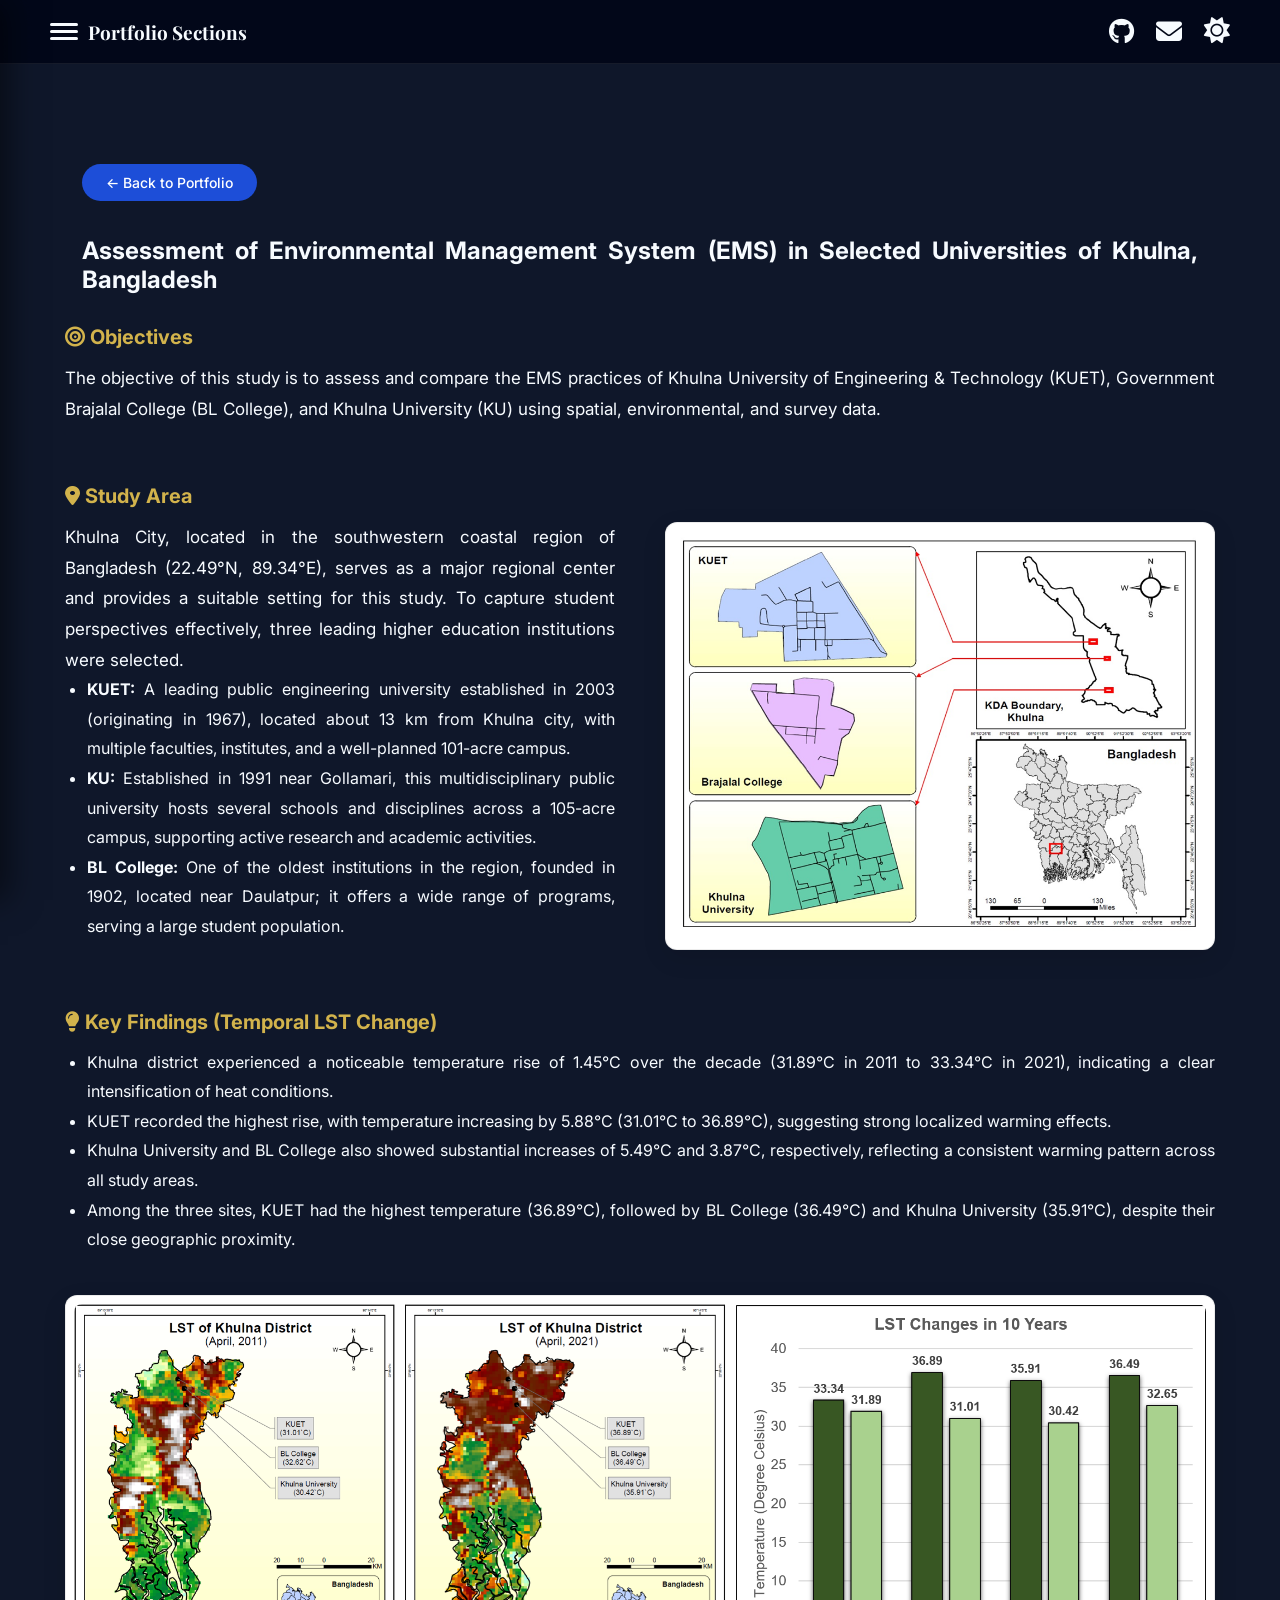
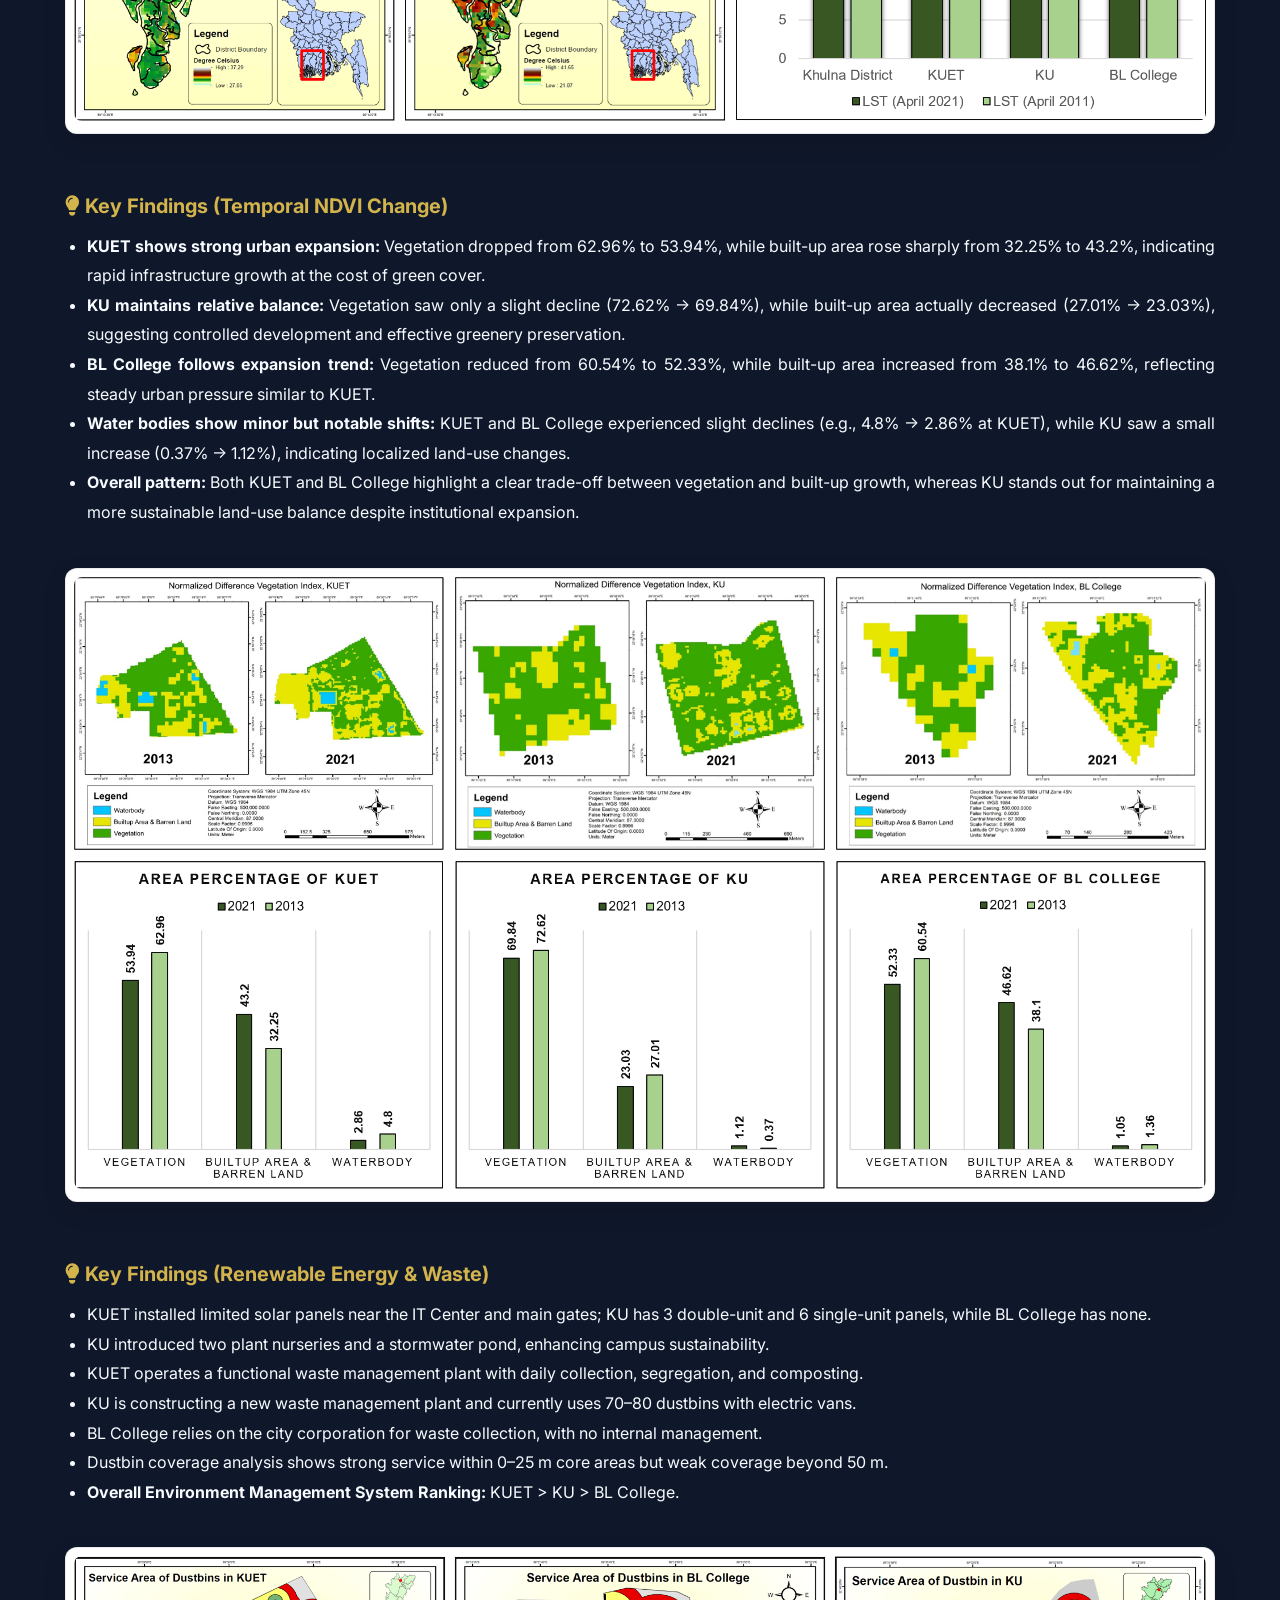
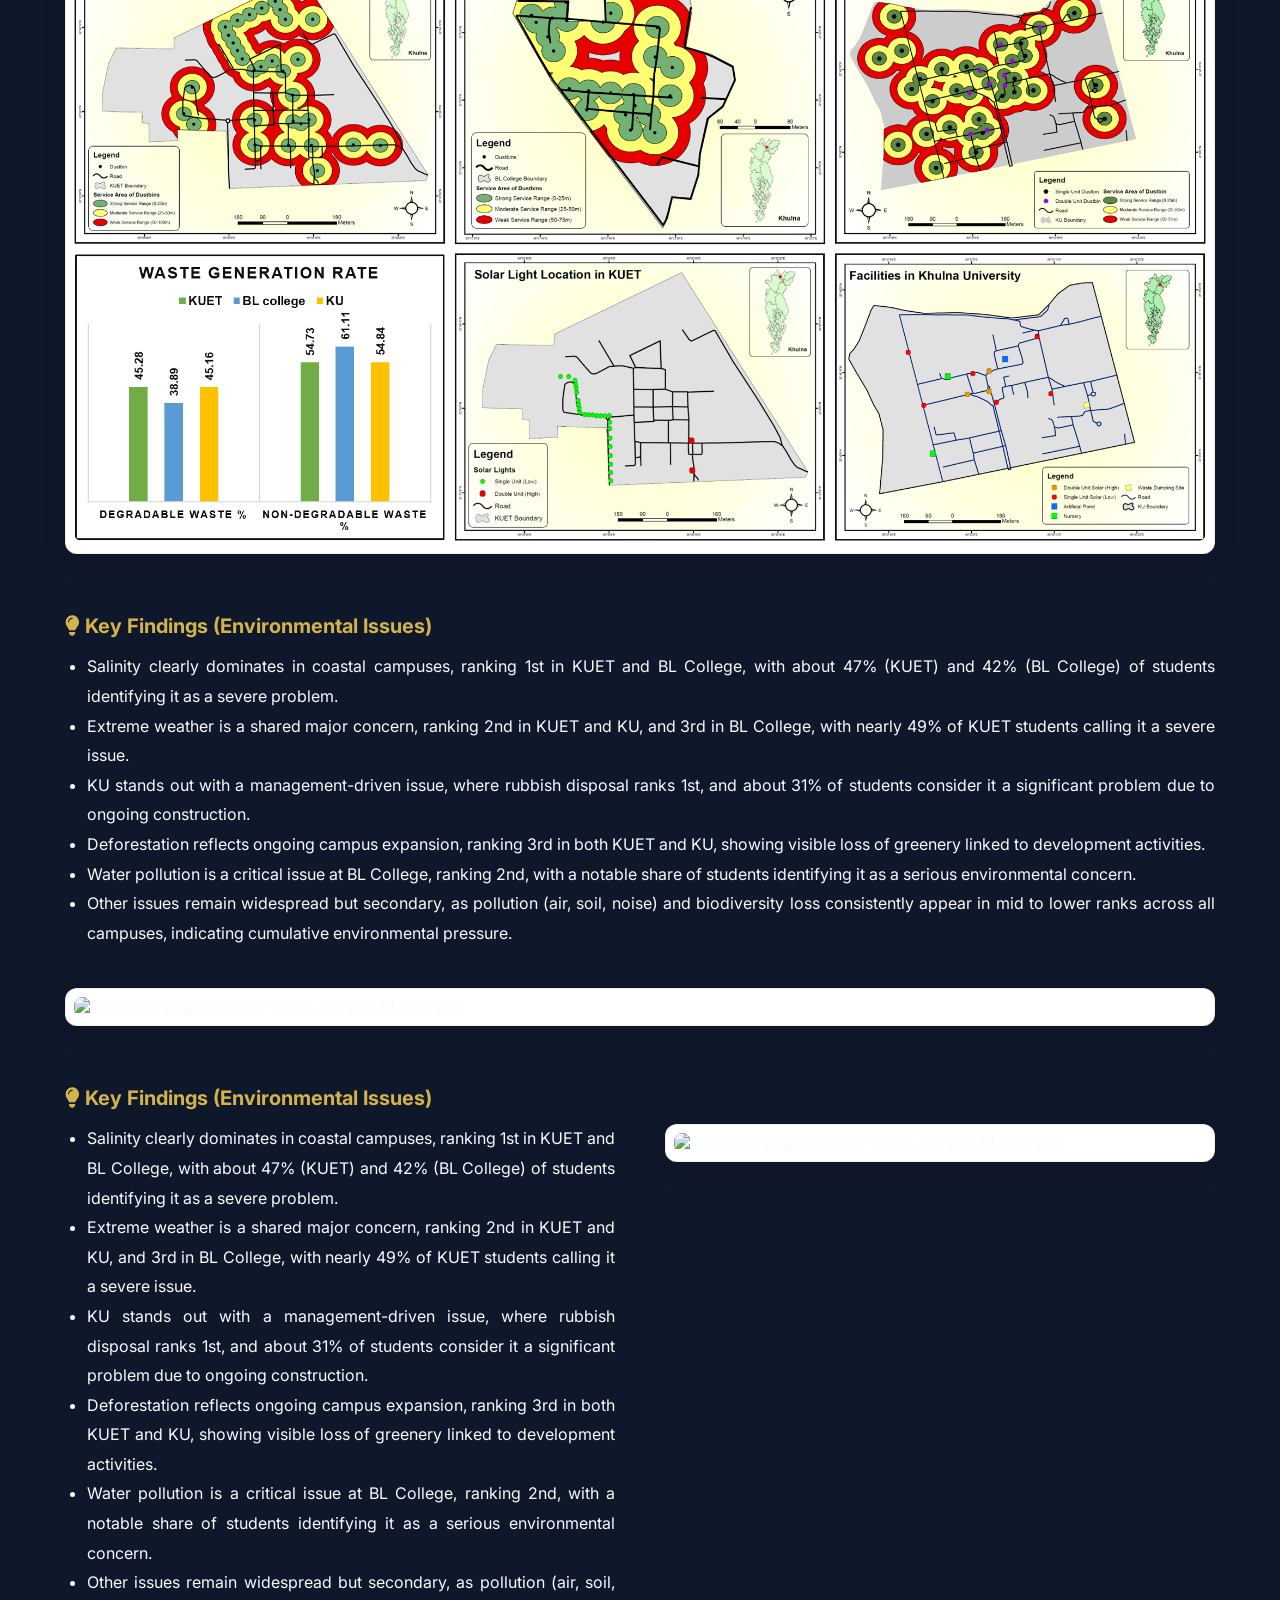
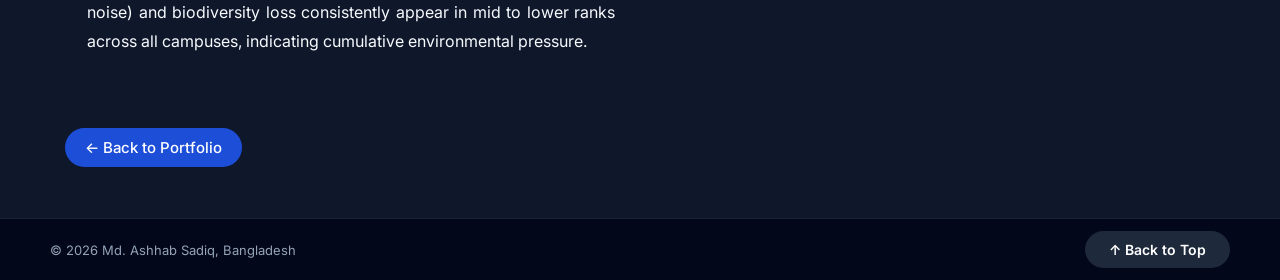
==== commit 08b768ed: "Update academic-ems.html" ====
--- a/academic-ems.html
+++ b/academic-ems.html
@@ -112,9 +112,7 @@
     
    <!-- Findings Others -->
    <h4 style="margin-top: 60px;"><i class="fas fa-lightbulb"></i> Key Findings (Renewable Energy & Waste)</h4>
-    <div style="display:flex; gap:50px; flex-wrap:wrap; align-items:start;">
-      <div style="flex:1; min-width:300px;">
-        <ul style="line-height:1.85; font-size:16px; padding-left:22px; text-align:justify;">
+   <ul style="line-height:1.85; font-size:16px; margin-bottom:40px; padding-left:22px; text-align:justify;">
       <li>KUET installed limited solar panels near the IT Center and main gates; KU has 3 double-unit and 6 single-unit panels, while BL College has none.  </li>
       <li>KU introduced two plant nurseries and a stormwater pond, enhancing campus sustainability. </li>
       <li>KUET operates a functional waste management plant with daily collection, segregation, and composting.</li>
@@ -123,12 +121,8 @@
       <li>Dustbin coverage analysis shows strong service within 0–25 m core areas but weak coverage beyond 50 m.</li>
       <li><strong>Overall Environment Management System Ranking:</strong> KUET > KU > BL College.</li>
         </ul>
-      </div>
-      <div style="flex:1; min-width:300px;">
-        <div style="border: 1px solid rgba(0,0,0,0.08); border-radius:12px; padding:8px; background:#fff; box-shadow:0 8px 25px rgba(0,0,0,0.1);">
-          <img src="Images/eps_others.png" alt="Maps and Charts of Renewable Energy and Waste Management" style="width:100%; border-radius:8px;">
-        </div>
-      </div>
+    <div style="border: 1px solid rgba(0,0,0,0.08); border-radius:12px; padding:8px; background:#fff; box-shadow:0 8px 25px rgba(0,0,0,0.1);">
+      <img src="Images/eps_others.png" alt="Maps and Charts of Renewable Energy and Waste Management" style="width:100%; border-radius:8px;">
     </div>
 
     <!-- Key Findings ENV Issues-->
@@ -145,7 +139,25 @@
     <div style="border: 1px solid rgba(0,0,0,0.08); border-radius:12px; padding:8px; background:#fff; box-shadow:0 8px 25px rgba(0,0,0,0.1);">
       <img src="Images/eps_envissues.png" alt="Environmental Issues of KUET, KU and BL College" style="width:100%; border-radius:8px;">
     </div>
-    
+     
+    <h4 style="margin-top: 60px;"><i class="fas fa-lightbulb"></i> Key Findings (Environmental Issues)</h4>
+    <div style="display:flex; gap:50px; flex-wrap:wrap; align-items:start;">
+      <div style="flex:1; min-width:300px;">
+        <ul style="line-height:1.85; font-size:16px; padding-left:22px; text-align:justify;">
+     <li>Salinity clearly dominates in coastal campuses, ranking 1st in KUET and BL College, with about 47% (KUET) and 42% (BL College) of students identifying it as a severe problem.</li>
+      <li>Extreme weather is a shared major concern, ranking 2nd in KUET and KU, and 3rd in BL College, with nearly 49% of KUET students calling it a severe issue.</li>
+      <li>KU stands out with a management-driven issue, where rubbish disposal ranks 1st, and about 31% of students consider it a significant problem due to ongoing construction.</li>
+      <li>Deforestation reflects ongoing campus expansion, ranking 3rd in both KUET and KU, showing visible loss of greenery linked to development activities.</li>
+      <li>Water pollution is a critical issue at BL College, ranking 2nd, with a notable share of students identifying it as a serious environmental concern.</li>
+      <li>Other issues remain widespread but secondary, as pollution (air, soil, noise) and biodiversity loss consistently appear in mid to lower ranks across all campuses, indicating cumulative environmental pressure.</li>
+        </ul>
+      </div>
+      <div style="flex:1; min-width:300px;">
+        <div style="border: 1px solid rgba(0,0,0,0.08); border-radius:12px; padding:8px; background:#fff; box-shadow:0 8px 25px rgba(0,0,0,0.1);">
+          <img src="Images/eps_envissues.png" alt="Environmental Issues of KUET, KU and BL College" style="width:100%; border-radius:8px;">
+        </div>
+      </div>
+    </div>  
     <!-- Bottom Back button -->
     <div style="text-align:left; margin:80px 0 60px;">
       <a href="index.html#academic-ems" class="btn" style="font-size:15px; padding:10px 20px;">
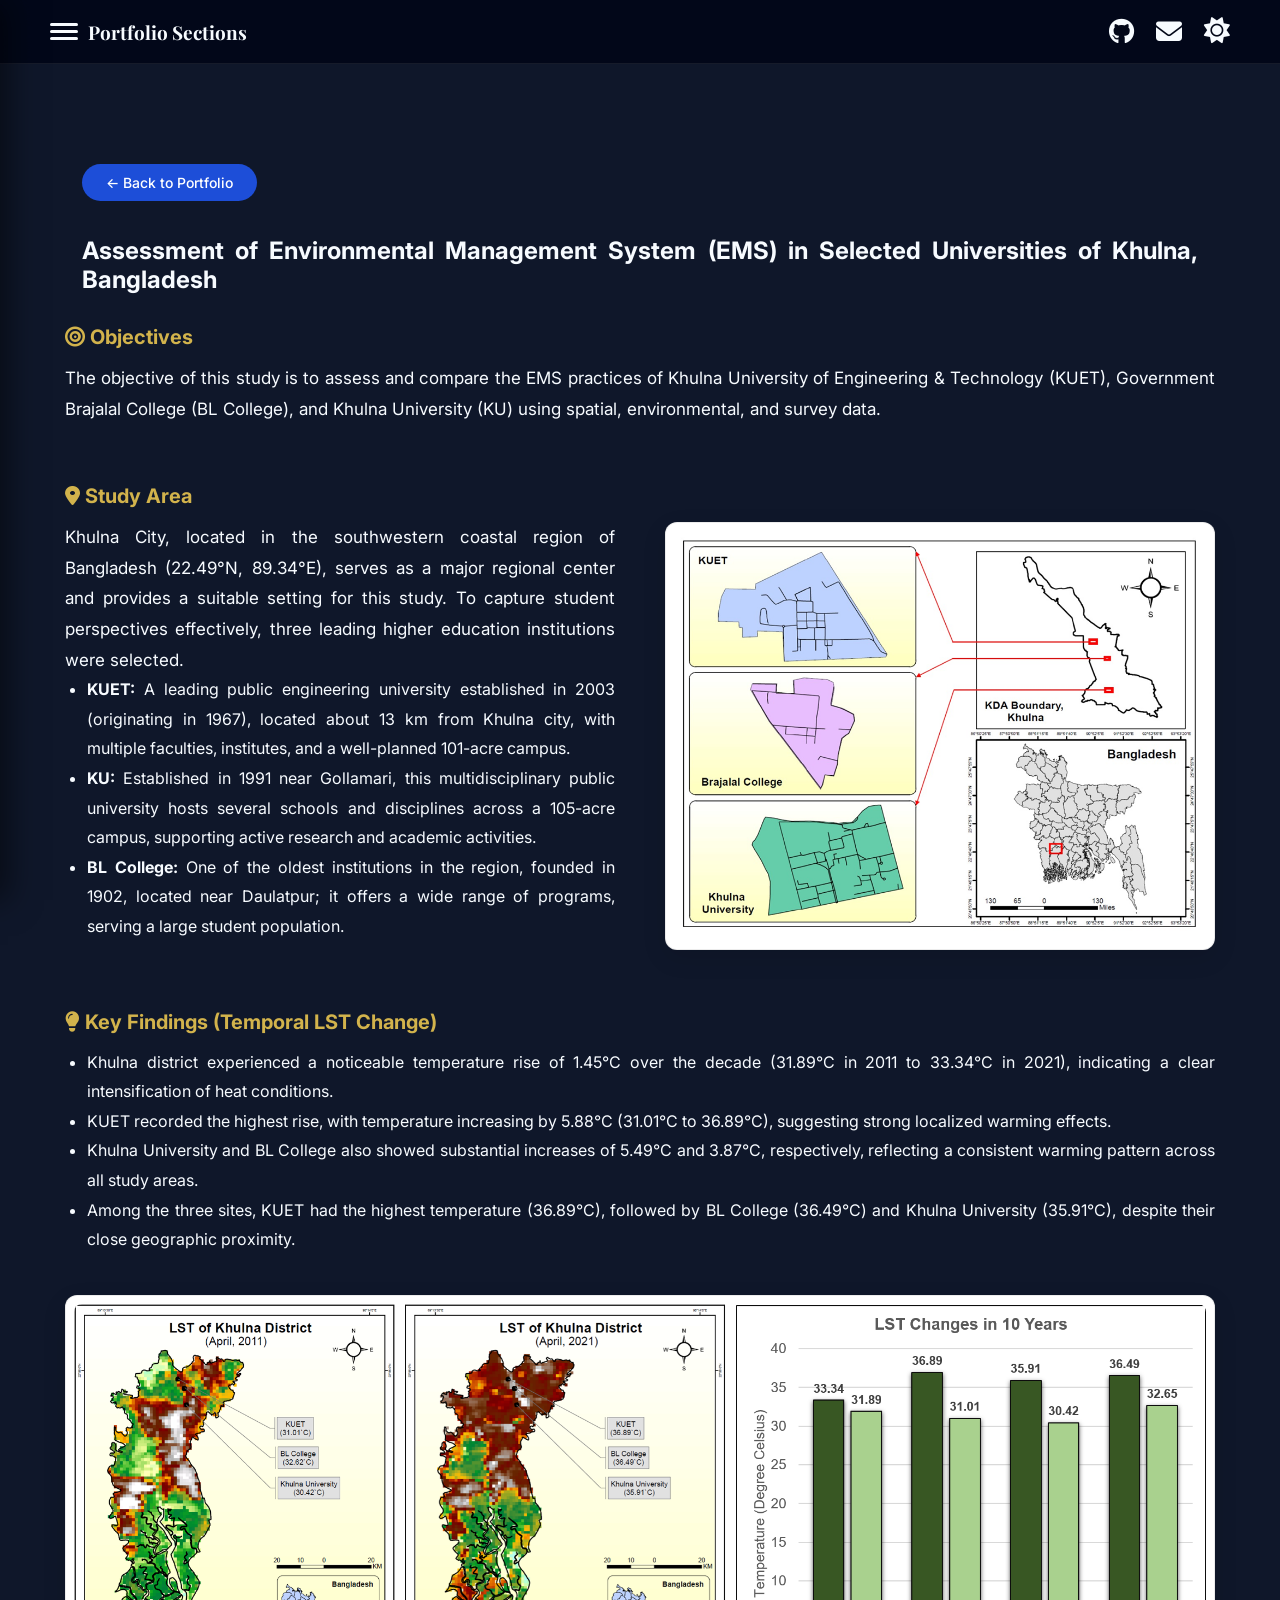
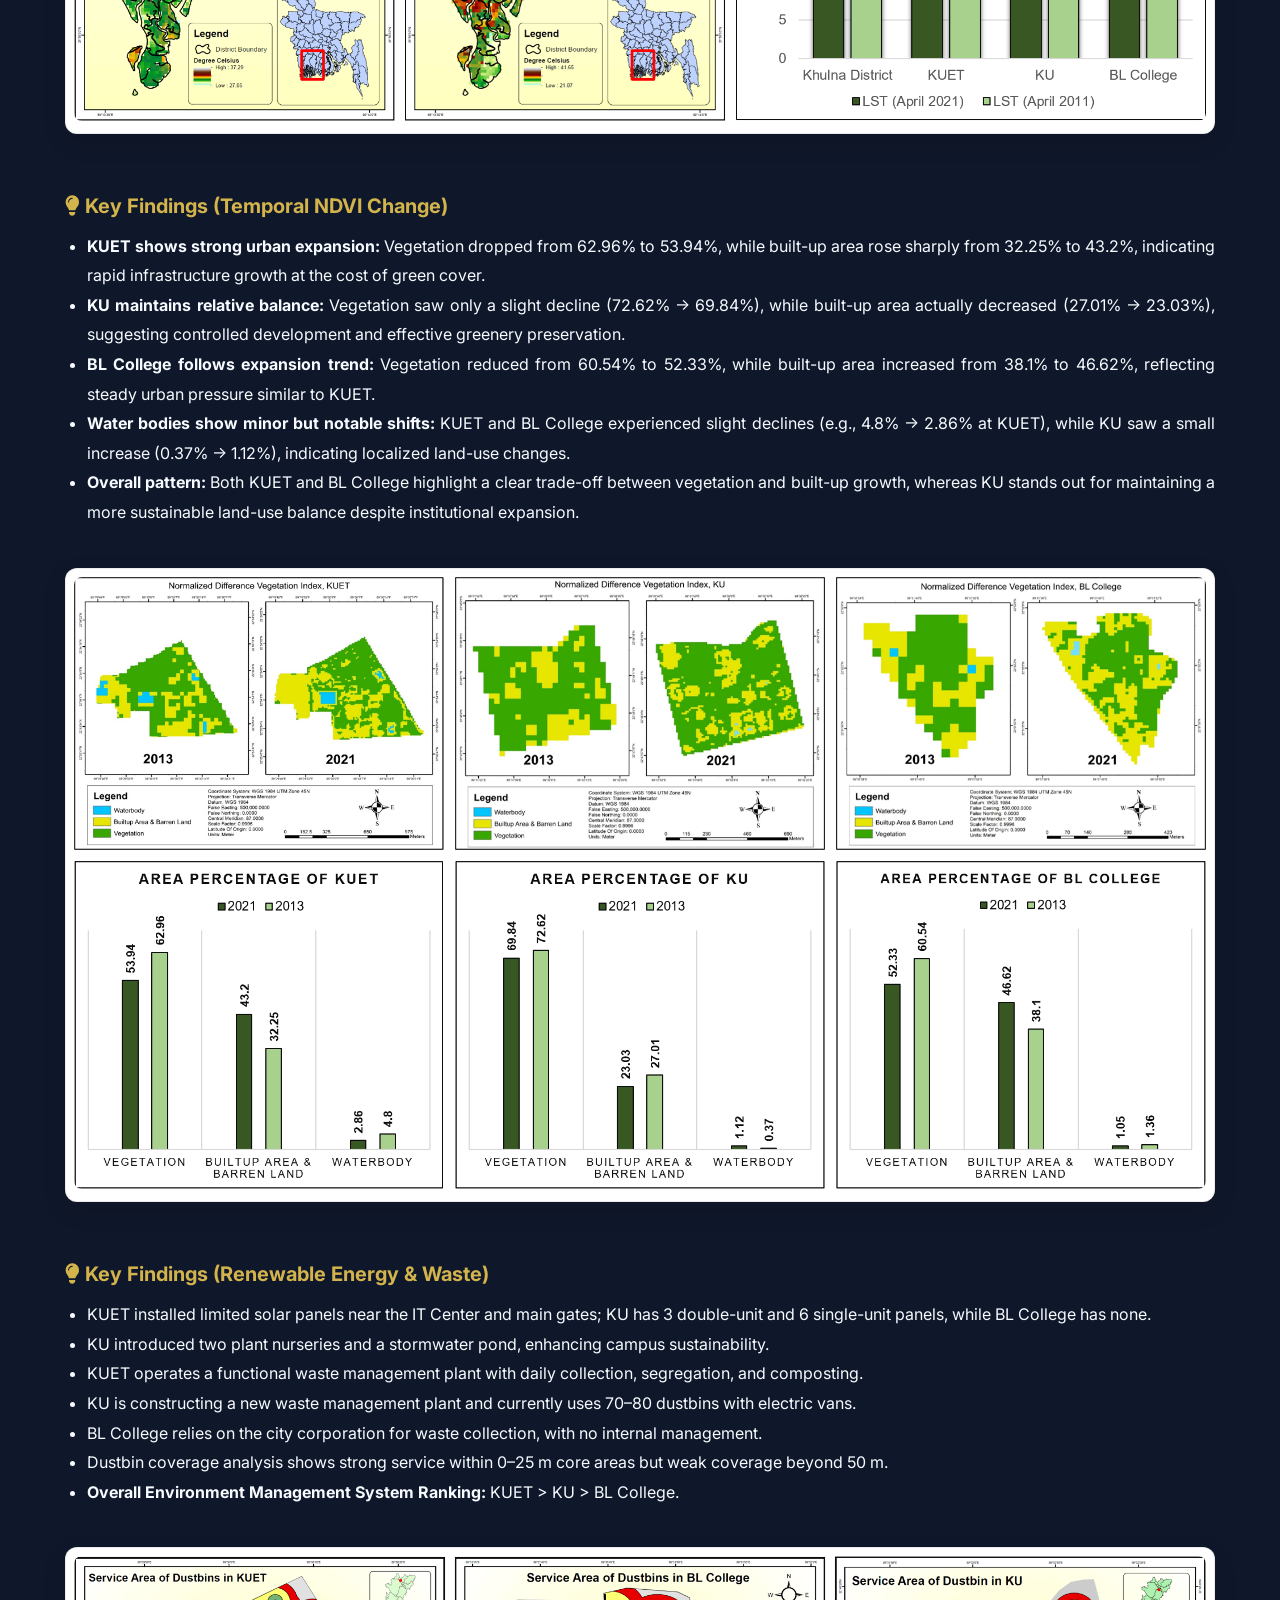
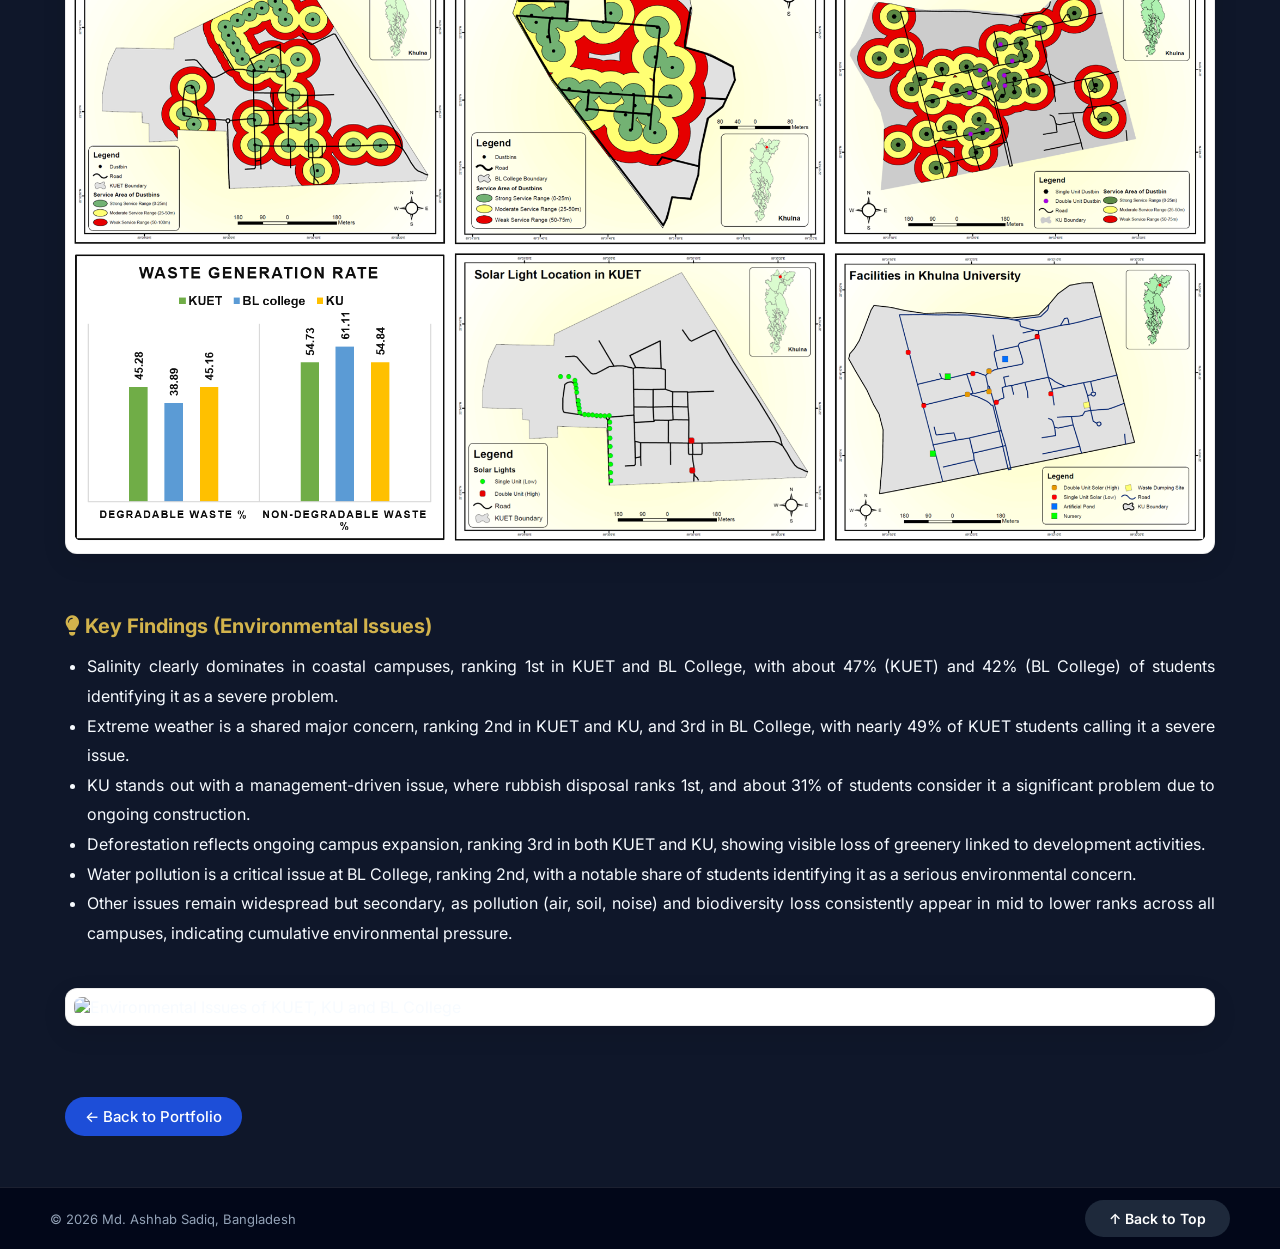
==== commit 8346793a: "Update academic-ems.html" ====
--- a/academic-ems.html
+++ b/academic-ems.html
@@ -140,24 +140,6 @@
       <img src="Images/eps_envissues.png" alt="Environmental Issues of KUET, KU and BL College" style="width:100%; border-radius:8px;">
     </div>
      
-    <h4 style="margin-top: 60px;"><i class="fas fa-lightbulb"></i> Key Findings (Environmental Issues)</h4>
-    <div style="display:flex; gap:50px; flex-wrap:wrap; align-items:start;">
-      <div style="flex:1; min-width:300px;">
-        <ul style="line-height:1.85; font-size:16px; padding-left:22px; text-align:justify;">
-     <li>Salinity clearly dominates in coastal campuses, ranking 1st in KUET and BL College, with about 47% (KUET) and 42% (BL College) of students identifying it as a severe problem.</li>
-      <li>Extreme weather is a shared major concern, ranking 2nd in KUET and KU, and 3rd in BL College, with nearly 49% of KUET students calling it a severe issue.</li>
-      <li>KU stands out with a management-driven issue, where rubbish disposal ranks 1st, and about 31% of students consider it a significant problem due to ongoing construction.</li>
-      <li>Deforestation reflects ongoing campus expansion, ranking 3rd in both KUET and KU, showing visible loss of greenery linked to development activities.</li>
-      <li>Water pollution is a critical issue at BL College, ranking 2nd, with a notable share of students identifying it as a serious environmental concern.</li>
-      <li>Other issues remain widespread but secondary, as pollution (air, soil, noise) and biodiversity loss consistently appear in mid to lower ranks across all campuses, indicating cumulative environmental pressure.</li>
-        </ul>
-      </div>
-      <div style="flex:1; min-width:300px;">
-        <div style="border: 1px solid rgba(0,0,0,0.08); border-radius:12px; padding:8px; background:#fff; box-shadow:0 8px 25px rgba(0,0,0,0.1);">
-          <img src="Images/eps_envissues.png" alt="Environmental Issues of KUET, KU and BL College" style="width:100%; border-radius:8px;">
-        </div>
-      </div>
-    </div>  
     <!-- Bottom Back button -->
     <div style="text-align:left; margin:80px 0 60px;">
       <a href="index.html#academic-ems" class="btn" style="font-size:15px; padding:10px 20px;">
